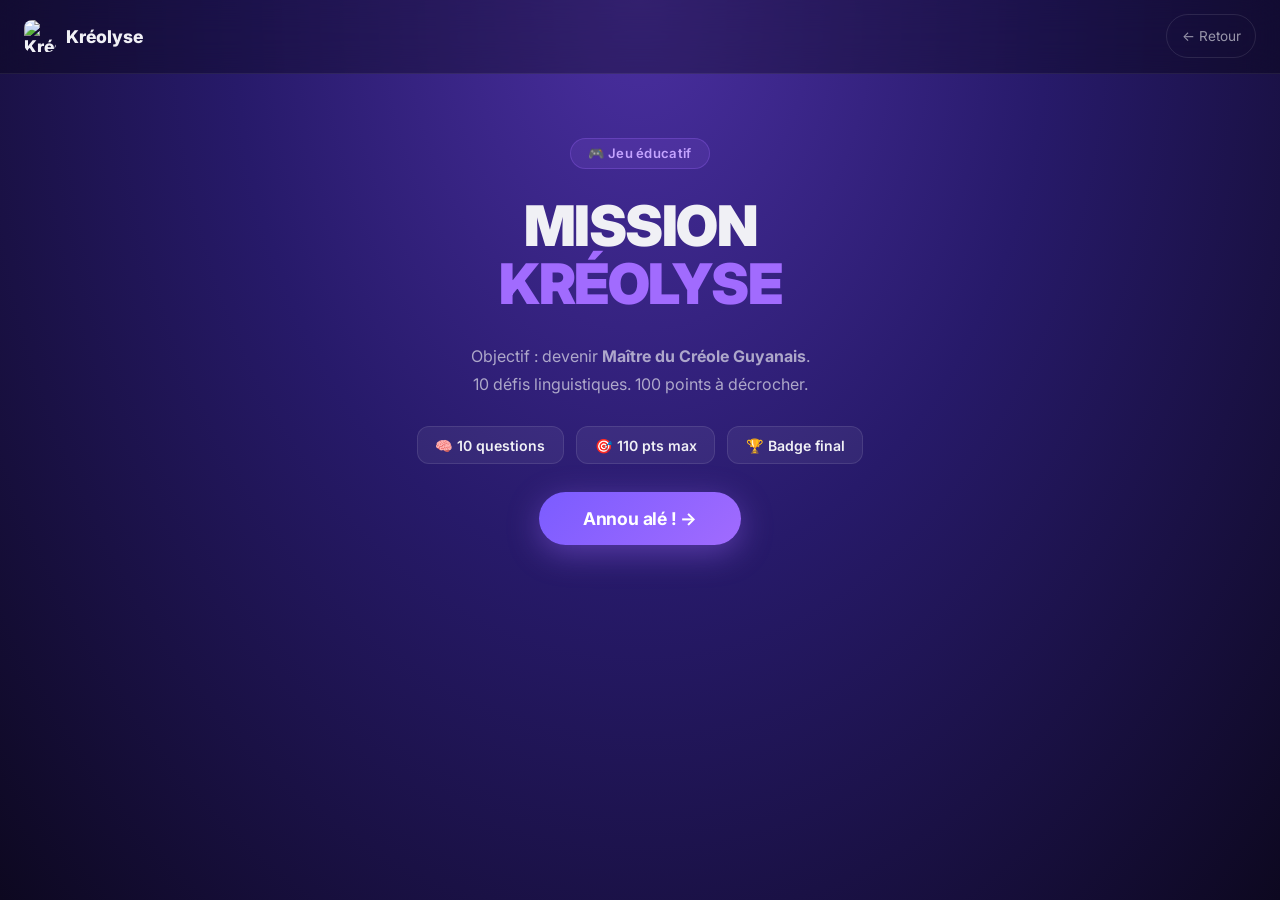
==== quiz.html @ c6080ca6 "Add files via upload Version 1 du quizz" ====
<!DOCTYPE html>
<html lang="fr">
<head>
  <meta charset="UTF-8">
  <meta name="viewport" content="width=device-width, initial-scale=1.0">
  <title>Mission Kréolyse — Quiz Créole Guyanais</title>
  <meta name="description" content="Teste tes connaissances en créole guyanais avec Mission Kréolyse ! 10 défis, 100 points, 1 badge final.">
  <link rel="preconnect" href="https://fonts.googleapis.com">
  <link rel="preconnect" href="https://fonts.gstatic.com" crossorigin>
  <link href="https://fonts.googleapis.com/css2?family=Inter:wght@400;500;600;700;800;900&display=swap" rel="stylesheet">
  <style>
    *, *::before, *::after { margin: 0; padding: 0; box-sizing: border-box; }

    body {
      font-family: 'Inter', -apple-system, sans-serif;
      min-height: 100dvh;
      background: #0d0820;
      color: #f0f0f5;
      overflow-x: hidden;
    }

    /* Background */
    .bg {
      position: fixed;
      inset: 0;
      z-index: 0;
      background: radial-gradient(ellipse at 50% 0%, #4a2fa0 0%, #271a6a 45%, #0d0820 100%);
    }

    .content {
      position: relative;
      z-index: 1;
      min-height: 100dvh;
      display: flex;
      flex-direction: column;
    }

    /* Nav */
    nav {
      display: flex;
      align-items: center;
      justify-content: space-between;
      padding: 0.9rem 1.5rem;
      background: rgba(0, 0, 0, 0.3);
      backdrop-filter: blur(20px);
      -webkit-backdrop-filter: blur(20px);
      border-bottom: 1px solid rgba(255, 255, 255, 0.07);
      flex-shrink: 0;
    }

    .nav-logo {
      display: flex;
      align-items: center;
      gap: 0.6rem;
      font-weight: 800;
      font-size: 1.1rem;
      color: #f0f0f5;
      text-decoration: none;
    }

    .nav-logo img {
      width: 32px;
      height: 32px;
      border-radius: 8px;
    }

    .nav-back {
      display: flex;
      align-items: center;
      gap: 0.4rem;
      font-size: 0.85rem;
      color: rgba(240, 240, 245, 0.6);
      text-decoration: none;
      padding: 0.45rem 0.9rem;
      min-height: 44px;
      border-radius: 100px;
      border: 1px solid rgba(255, 255, 255, 0.1);
      transition: all 0.2s;
    }

    .nav-back:hover {
      color: #f0f0f5;
      background: rgba(255, 255, 255, 0.08);
    }

    /* Main container */
    main {
      flex: 1;
      display: flex;
      flex-direction: column;
      align-items: center;
      padding: 2rem 1rem 8rem;
      padding-bottom: max(8rem, calc(env(safe-area-inset-bottom) + 8rem));
      width: 100%;
      max-width: 680px;
      margin: 0 auto;
    }

    /* ============================
       INTRO SCREEN
    ============================ */
    #screen-intro {
      display: flex;
      flex-direction: column;
      align-items: center;
      text-align: center;
      gap: 1.75rem;
      padding-top: 1.5rem;
      animation: fadeInUp 0.5s ease;
    }

    .intro-badge {
      display: inline-flex;
      align-items: center;
      gap: 0.5rem;
      background: rgba(161, 107, 254, 0.12);
      border: 1px solid rgba(161, 107, 254, 0.28);
      border-radius: 100px;
      padding: 0.4rem 1.1rem;
      font-size: 0.82rem;
      font-weight: 600;
      color: #c4a3ff;
      letter-spacing: 0.3px;
    }

    .intro-title {
      font-size: clamp(2.2rem, 8vw, 3.5rem);
      font-weight: 900;
      letter-spacing: -1.5px;
      line-height: 1.05;
    }

    .intro-title .accent { color: #a16bfe; }

    .intro-subtitle {
      font-size: 1rem;
      color: rgba(240, 240, 245, 0.65);
      max-width: 420px;
      line-height: 1.75;
    }

    .intro-stats {
      display: flex;
      gap: 0.75rem;
      flex-wrap: wrap;
      justify-content: center;
    }

    .intro-stat {
      display: flex;
      align-items: center;
      gap: 0.45rem;
      background: rgba(255, 255, 255, 0.06);
      border: 1px solid rgba(255, 255, 255, 0.1);
      border-radius: 12px;
      padding: 0.6rem 1.1rem;
      font-size: 0.88rem;
      font-weight: 600;
    }

    .btn-start {
      display: inline-flex;
      align-items: center;
      gap: 0.6rem;
      background: linear-gradient(135deg, #7b5cff, #a16bfe);
      color: #fff;
      font-family: 'Inter', sans-serif;
      font-size: 1.1rem;
      font-weight: 700;
      padding: 1rem 2.75rem;
      border: none;
      border-radius: 100px;
      cursor: pointer;
      box-shadow: 0 8px 32px rgba(161, 107, 254, 0.4);
      transition: all 0.2s;
      letter-spacing: -0.2px;
    }

    .btn-start:hover {
      transform: translateY(-2px);
      box-shadow: 0 14px 44px rgba(161, 107, 254, 0.55);
    }

    .btn-start:active { transform: scale(0.98); }

    /* ============================
       QUESTION SCREEN
    ============================ */
    #screen-question {
      width: 100%;
      display: flex;
      flex-direction: column;
      gap: 1.1rem;
      animation: fadeInUp 0.3s ease;
    }

    /* Progress */
    .progress-wrap { width: 100%; }

    .progress-info {
      display: flex;
      justify-content: space-between;
      font-size: 0.78rem;
      color: rgba(240, 240, 245, 0.55);
      margin-bottom: 0.5rem;
      font-weight: 500;
    }

    .progress-bar {
      height: 7px;
      background: rgba(255, 255, 255, 0.08);
      border-radius: 100px;
      overflow: hidden;
    }

    .progress-fill {
      height: 100%;
      background: linear-gradient(90deg, #84cc16, #22c55e);
      border-radius: 100px;
      transition: width 0.45s cubic-bezier(0.4, 0, 0.2, 1);
    }

    /* Question card */
    .question-card {
      background: rgba(255, 255, 255, 0.05);
      border: 1px solid rgba(255, 255, 255, 0.11);
      border-radius: 22px;
      padding: 1.6rem 1.5rem;
      backdrop-filter: blur(20px);
      -webkit-backdrop-filter: blur(20px);
    }

    .question-meta {
      display: flex;
      align-items: center;
      gap: 0.6rem;
      margin-bottom: 1rem;
    }

    .q-badge {
      display: inline-flex;
      align-items: center;
      background: rgba(161, 107, 254, 0.13);
      border: 1px solid rgba(161, 107, 254, 0.22);
      border-radius: 100px;
      padding: 0.2rem 0.7rem;
      font-size: 0.7rem;
      font-weight: 700;
      color: #c4a3ff;
      letter-spacing: 0.5px;
      text-transform: uppercase;
    }

    .q-points {
      font-size: 0.78rem;
      color: rgba(240, 240, 245, 0.45);
      margin-left: auto;
    }

    .question-text {
      font-size: clamp(0.98rem, 3vw, 1.15rem);
      font-weight: 600;
      line-height: 1.55;
      margin-bottom: 1.4rem;
    }

    .question-text em { color: #c4a3ff; font-style: normal; }

    /* MCQ options */
    .options-grid {
      display: flex;
      flex-direction: column;
      gap: 0.6rem;
    }

    .option-btn {
      display: flex;
      align-items: center;
      gap: 0.7rem;
      width: 100%;
      text-align: left;
      background: rgba(255, 255, 255, 0.05);
      border: 1.5px solid rgba(255, 255, 255, 0.1);
      border-radius: 13px;
      padding: 0.8rem 1rem;
      color: #f0f0f5;
      font-family: 'Inter', sans-serif;
      font-size: 0.93rem;
      cursor: pointer;
      transition: background 0.15s, border-color 0.15s, transform 0.1s;
    }

    .option-btn:hover:not(:disabled) {
      background: rgba(255, 255, 255, 0.1);
      border-color: rgba(255, 255, 255, 0.2);
    }

    .option-btn:active:not(:disabled) { transform: scale(0.99); }
    .option-btn:disabled { cursor: default; }

    .option-key {
      display: flex;
      align-items: center;
      justify-content: center;
      min-width: 30px;
      height: 30px;
      border-radius: 50%;
      background: rgba(255, 255, 255, 0.08);
      border: 1px solid rgba(255, 255, 255, 0.14);
      font-size: 0.78rem;
      font-weight: 700;
      flex-shrink: 0;
    }

    .option-btn.correct {
      border-color: rgba(34, 211, 238, 0.5);
      background: rgba(34, 211, 238, 0.07);
      animation: popIn 0.2s ease;
    }

    .option-btn.correct .option-key {
      background: rgba(34, 211, 238, 0.18);
      border-color: rgba(34, 211, 238, 0.35);
      color: #67e8f9;
    }

    .option-btn.wrong {
      border-color: rgba(248, 113, 113, 0.5);
      background: rgba(248, 113, 113, 0.07);
      animation: shake 0.28s ease;
    }

    .option-btn.wrong .option-key {
      background: rgba(248, 113, 113, 0.18);
      border-color: rgba(248, 113, 113, 0.35);
      color: #fca5a5;
    }

    /* Input question */
    .input-wrap {
      display: flex;
      flex-direction: column;
      gap: 0.7rem;
    }

    .input-hint {
      font-size: 0.8rem;
      color: rgba(240, 240, 245, 0.45);
    }

    .answer-input {
      width: 100%;
      background: rgba(255, 255, 255, 0.05);
      border: 1.5px solid rgba(255, 255, 255, 0.12);
      border-radius: 13px;
      padding: 0.85rem 1rem;
      color: #f0f0f5;
      font-family: 'Inter', sans-serif;
      font-size: 1rem;
      outline: none;
      transition: border-color 0.2s;
    }

    .answer-input:focus { border-color: rgba(161, 107, 254, 0.5); }
    .answer-input::placeholder { color: rgba(240, 240, 245, 0.28); }
    .answer-input.correct { border-color: rgba(34, 211, 238, 0.5); background: rgba(34, 211, 238, 0.05); }
    .answer-input.wrong   { border-color: rgba(248, 113, 113, 0.5); background: rgba(248, 113, 113, 0.05); }

    .btn-submit {
      align-self: flex-start;
      display: inline-flex;
      align-items: center;
      gap: 0.4rem;
      background: rgba(161, 107, 254, 0.18);
      border: 1.5px solid rgba(161, 107, 254, 0.32);
      border-radius: 11px;
      padding: 0.75rem 1.4rem;
      min-height: 44px;
      color: #c4a3ff;
      font-family: 'Inter', sans-serif;
      font-size: 0.92rem;
      font-weight: 600;
      cursor: pointer;
      transition: all 0.2s;
    }

    .btn-submit:hover:not(:disabled) {
      background: rgba(161, 107, 254, 0.28);
      border-color: rgba(161, 107, 254, 0.45);
    }

    .btn-submit:disabled { opacity: 0.38; cursor: default; }

    /* Feedback */
    .feedback {
      display: flex;
      align-items: flex-start;
      gap: 0.75rem;
      background: rgba(255, 255, 255, 0.04);
      border: 1px solid rgba(255, 255, 255, 0.09);
      border-radius: 16px;
      padding: 1rem 1.2rem;
      font-size: 0.93rem;
      line-height: 1.55;
      animation: fadeInUp 0.22s ease;
    }

    .feedback.fb-correct { border-color: rgba(34, 211, 238, 0.28); background: rgba(34, 211, 238, 0.05); }
    .feedback.fb-wrong   { border-color: rgba(248, 113, 113, 0.28); background: rgba(248, 113, 113, 0.05); }

    .feedback-icon { font-size: 1.25rem; flex-shrink: 0; margin-top: 1px; }

    /* Next button */
    .btn-next {
      display: flex;
      align-items: center;
      justify-content: center;
      gap: 0.5rem;
      width: 100%;
      background: linear-gradient(135deg, #7b5cff, #a16bfe);
      color: #fff;
      font-family: 'Inter', sans-serif;
      font-size: 1rem;
      font-weight: 700;
      padding: 0.95rem;
      border: none;
      border-radius: 15px;
      cursor: pointer;
      box-shadow: 0 6px 24px rgba(161, 107, 254, 0.32);
      transition: all 0.2s;
      letter-spacing: -0.1px;
    }

    .btn-next:hover {
      transform: translateY(-1px);
      box-shadow: 0 10px 36px rgba(161, 107, 254, 0.48);
    }

    .btn-next:active { transform: scale(0.99); }

    /* ============================
       RESULTS SCREEN
    ============================ */
    #screen-results {
      display: flex;
      flex-direction: column;
      align-items: center;
      text-align: center;
      gap: 1.5rem;
      padding-top: 1.5rem;
      animation: fadeInUp 0.5s ease;
    }

    .results-icon {
      font-size: 4.5rem;
      animation: bounceIn 0.55s cubic-bezier(0.34, 1.56, 0.64, 1);
    }

    .results-score-block {
      display: flex;
      flex-direction: column;
      align-items: center;
      gap: 0.2rem;
    }

    .results-score-num {
      font-size: 4rem;
      font-weight: 900;
      color: #a16bfe;
      line-height: 1;
      letter-spacing: -2px;
    }

    .results-score-sub {
      font-size: 0.82rem;
      color: rgba(240, 240, 245, 0.45);
    }

    .results-title {
      font-size: clamp(1.5rem, 5vw, 2rem);
      font-weight: 900;
      letter-spacing: -0.5px;
      line-height: 1.2;
    }

    .results-msg {
      font-size: 0.97rem;
      color: rgba(240, 240, 245, 0.7);
      max-width: 380px;
      line-height: 1.75;
    }

    .results-actions {
      display: flex;
      flex-direction: column;
      gap: 0.7rem;
      width: 100%;
      max-width: 320px;
    }

    .btn-replay {
      display: flex;
      align-items: center;
      justify-content: center;
      gap: 0.5rem;
      background: linear-gradient(135deg, #7b5cff, #a16bfe);
      color: #fff;
      font-family: 'Inter', sans-serif;
      font-size: 0.97rem;
      font-weight: 700;
      padding: 0.9rem;
      border: none;
      border-radius: 13px;
      cursor: pointer;
      box-shadow: 0 6px 24px rgba(161, 107, 254, 0.32);
      transition: all 0.2s;
    }

    .btn-replay:hover {
      transform: translateY(-1px);
      box-shadow: 0 10px 32px rgba(161, 107, 254, 0.48);
    }

    .btn-app {
      display: flex;
      align-items: center;
      justify-content: center;
      gap: 0.5rem;
      background: rgba(255, 255, 255, 0.06);
      border: 1px solid rgba(255, 255, 255, 0.11);
      border-radius: 13px;
      padding: 0.9rem;
      color: rgba(240, 240, 245, 0.75);
      font-family: 'Inter', sans-serif;
      font-size: 0.92rem;
      font-weight: 600;
      text-decoration: none;
      transition: all 0.2s;
    }

    .btn-app:hover {
      background: rgba(255, 255, 255, 0.11);
      color: #f0f0f5;
    }

    /* ============================
       ANIMATIONS
    ============================ */
    @keyframes fadeInUp {
      from { opacity: 0; transform: translateY(14px); }
      to   { opacity: 1; transform: translateY(0); }
    }

    @keyframes popIn {
      0%   { transform: scale(1); }
      50%  { transform: scale(1.02); }
      100% { transform: scale(1); }
    }

    @keyframes shake {
      0%, 100% { transform: translateX(0); }
      20%       { transform: translateX(-6px); }
      40%       { transform: translateX(6px); }
      60%       { transform: translateX(-4px); }
      80%       { transform: translateX(4px); }
    }

    @keyframes bounceIn {
      0%   { transform: scale(0.3); opacity: 0; }
      60%  { transform: scale(1.12); opacity: 1; }
      100% { transform: scale(1); }
    }

    /* ── Toucan mascotte ── */
    .toucan-mascot {
      position: fixed;
      bottom: 0;
      right: clamp(0.5rem, 3vw, 2.5rem);
      width: clamp(110px, 16vw, 180px);
      z-index: 10;
      pointer-events: none;
      transform-origin: bottom center;
      filter: drop-shadow(0 8px 28px rgba(0, 0, 0, 0.45));
      transition: opacity 0.4s ease;
    }

    /* ── Badge débloqué ── */
    .badge-unlock-wrap {
      display: flex;
      flex-direction: column;
      align-items: center;
      gap: 0.6rem;
      animation: badgeReveal 0.75s cubic-bezier(0.34, 1.56, 0.64, 1) both;
    }

    .badge-img {
      width: clamp(130px, 35vw, 190px);
      object-fit: contain;
      filter:
        drop-shadow(0 0 18px rgba(251, 191, 36, 0.7))
        drop-shadow(0 0 40px rgba(251, 191, 36, 0.35));
    }

    .badge-unlock-label {
      font-size: 0.75rem;
      font-weight: 800;
      color: #fbbf24;
      letter-spacing: 2px;
      text-transform: uppercase;
    }

    .badge-subtitle {
      font-size: 1.1rem;
      font-weight: 700;
      color: #f0f0f5;
      letter-spacing: -0.3px;
    }

    @keyframes badgeReveal {
      0%   { transform: scale(0.2) rotate(-25deg); opacity: 0; }
      65%  { transform: scale(1.12) rotate(4deg);  opacity: 1; }
      100% { transform: scale(1)   rotate(0deg);   opacity: 1; }
    }

    /* Record & Partage */
    .record-badge {
      display: inline-flex;
      align-items: center;
      gap: 0.4rem;
      background: rgba(251, 191, 36, 0.12);
      border: 1px solid rgba(251, 191, 36, 0.32);
      border-radius: 100px;
      padding: 0.35rem 1rem;
      font-size: 0.82rem;
      font-weight: 700;
      color: #fbbf24;
      animation: bounceIn 0.45s cubic-bezier(0.34, 1.56, 0.64, 1);
    }

    .results-record-area {
      min-height: 28px;
      display: flex;
      align-items: center;
      justify-content: center;
    }

    .btn-share {
      display: flex;
      align-items: center;
      justify-content: center;
      gap: 0.5rem;
      background: rgba(255, 255, 255, 0.07);
      border: 1.5px solid rgba(255, 255, 255, 0.14);
      border-radius: 13px;
      padding: 0.9rem;
      color: rgba(240, 240, 245, 0.78);
      font-family: 'Inter', sans-serif;
      font-size: 0.93rem;
      font-weight: 600;
      cursor: pointer;
      transition: all 0.2s;
    }

    .btn-share:hover {
      background: rgba(255, 255, 255, 0.12);
      border-color: rgba(255, 255, 255, 0.24);
      color: #f0f0f5;
    }

    .intro-record-chip {
      display: inline-flex;
      align-items: center;
      gap: 0.4rem;
      background: rgba(251, 191, 36, 0.1);
      border: 1px solid rgba(251, 191, 36, 0.25);
      border-radius: 100px;
      padding: 0.35rem 1.1rem;
      font-size: 0.82rem;
      font-weight: 600;
      color: #fbbf24;
    }

    .hidden { display: none !important; }

    @media (min-width: 600px) {
      main { padding: 2.5rem 1.5rem 8rem; }
      .question-card { padding: 2rem 2rem; }
    }
  </style>
</head>
<body>
  <div class="bg"></div>
  <div class="content">

    <nav>
      <a href="index.html" class="nav-logo">
        <img src="https://i.postimg.cc/rw9n5YmL/logo-sousbloc.png" alt="Kréolyse">
        Kréolyse
      </a>
      <a href="index.html" class="nav-back">← Retour</a>
    </nav>

    <main>

      <!-- ======================== INTRO ======================== -->
      <div id="screen-intro">
        <div class="intro-badge">🎮 Jeu éducatif</div>
        <h1 class="intro-title">MISSION<br><span class="accent">KRÉOLYSE</span></h1>
        <p class="intro-subtitle">
          Objectif : devenir <strong>Maître du Créole Guyanais</strong>.<br>
          10 défis linguistiques. 100 points à décrocher.
        </p>
        <div class="intro-stats">
          <div class="intro-stat">🧠 10 questions</div>
          <div class="intro-stat">🎯 110 pts max</div>
          <div class="intro-stat">🏆 Badge final</div>
        </div>
        <div id="intro-record" class="hidden"></div>
        <button class="btn-start" id="btn-start">Annou alé ! →</button>
      </div>

      <!-- ======================== QUESTION ======================== -->
      <div id="screen-question" class="hidden">

        <div class="progress-wrap">
          <div class="progress-info">
            <span id="q-label">Question 1 / 10</span>
            <span id="q-score-info">Score : 0 pt</span>
          </div>
          <div class="progress-bar">
            <div class="progress-fill" id="progress-fill" style="width:0%"></div>
          </div>
        </div>

        <div class="question-card" id="question-card">
          <!-- Populated by JS -->
        </div>

        <div id="feedback-area" class="hidden"></div>

        <button class="btn-next hidden" id="btn-next">
          <span id="btn-next-label">Question suivante →</span>
        </button>

      </div>

      <!-- ======================== RESULTS ======================== -->
      <div id="screen-results" class="hidden">

        <!-- Badge (affiché si score ≥ 90) -->
        <div id="results-badge-wrap" class="badge-unlock-wrap hidden">
          <div class="badge-unlock-label">🔓 Badge débloqué !</div>
          <img
            src="public/images/badge quizz.png"
            alt="Badge Maître du Créole"
            class="badge-img"
            onerror="this.style.display='none'"
          />
          <div class="badge-subtitle">Maître du Créole Guyanais</div>
        </div>

        <!-- Icône emoji (affiché si score < 90) -->
        <div class="results-icon" id="results-icon">🏆</div>

        <div class="results-score-block">
          <div class="results-score-num" id="results-score-num">0</div>
          <div class="results-score-sub">/ 110 points</div>
        </div>
        <h2 class="results-title" id="results-title"></h2>
        <p class="results-msg" id="results-msg"></p>
        <div class="results-record-area">
          <div id="results-record"></div>
        </div>
        <div class="results-actions">
          <button class="btn-replay" id="btn-replay">🔄 Rejouer la mission</button>
          <button class="btn-share" id="btn-share">📤 Partager mon score</button>
          <a href="https://kreolyse-mots.netlify.app" class="btn-app" target="_blank">
            📚 Ouvrir l'assistant Kréolyse
          </a>
        </div>
      </div>

    </main>
  </div>

  <!-- Toucan mascotte — fixe bas d'écran, visible pendant les questions -->
  <img
    id="toucan-mascot"
    src="public/images/Toucan mascotte.png"
    alt="Toucan Kréolyse"
    class="toucan-mascot hidden"
  />

  <script>
    const KEYS = ["A", "B", "C", "D"];

    const QUESTIONS = [
      {
        id: 1,
        type: "mcq",
        badge: "QCM",
        question: 'Comment dit-on : <em>"mon enfant"</em> ?',
        options: ["timoun mo", "mo timoun", "mo timoun-an", "zanfan mo"],
        answer: 1,
        points: 10,
        ok: "🔥 Wouhou ! Ou ka koumansé fò !",
        ko: "😅 Oups… En créole, le possessif vient avant le nom !"
      },
      {
        id: 2,
        type: "mcq",
        badge: "Piège des lieux",
        question: "Quelle phrase est correcte ?",
        options: [
          "Mo timoun épi lékòl",
          "Mo timoun lékòl",
          "Mo timoun ka lékòl",
          "Mo timoun annan lékòl"
        ],
        answer: 1,
        points: 10,
        ok: "🎯 Exact ! Pas de préposition pour un lieu simple !",
        ko: '🧠 Attention… Lékòl est un lieu simple → pas de "épi" !'
      },
      {
        id: 3,
        type: "mcq",
        badge: "Particule magique",
        question: 'Nina ___ travay.<br><small style="color:rgba(240,240,245,.5);font-weight:400">Elle travaille en ce moment</small>',
        options: ["té", "ké", "ka"],
        answer: 2,
        points: 10,
        ok: '💡 Wi ! "ka" = action en cours !',
        ko: 'Presque ! "ké" c\'est le futur, "té" le passé 😉'
      },
      {
        id: 4,
        type: "mcq",
        badge: "Orthographe",
        question: "Quelle est la bonne écriture ?",
        options: ["lécole", "lécoll", "lékòl", "l'école"],
        answer: 2,
        points: 10,
        ok: "🧠 Pa gen lèt ki pa ka sonnen !",
        ko: 'En créole guyanais, on écrit "lékòl" avec les accents créoles.'
      },
      {
        id: 5,
        type: "input",
        badge: "Traduction libre",
        question: "<em>Je vais chez ma maman</em>",
        answer: "mo ka alé koté mo manman",
        accept: ["mo ka ale kote mo manman", "mo ka alé koté mo manman"],
        points: 10,
        ok: "🚀 Sa menm ! Ou ka monté nivo !",
        ko: '💡 Indice : "chez" = koté | "je vais" = mo ka alé'
      },
      {
        id: 6,
        type: "mcq",
        badge: "Correction d'erreur",
        question: 'Phrase : <em>Chyen-an ja japé fò asou lannwit-tala.</em><br><small style="color:rgba(240,240,245,.5);font-weight:400">Qu\'est-ce qui serait plus naturel ?</small>',
        options: [
          'Retirer "ja"',
          "Ajouter i → Chyen-an i japé",
          "Remplacer par sa lannwit-a",
          "B et C"
        ],
        answer: 3,
        points: 10,
        ok: "👑 Ou ja ka réfléchi kou roun vré Kreolyseur !",
        ko: 'Les deux : ajout du pronom "i" + simplification du déterminant → sa lannwit-a.'
      },
      {
        id: 7,
        type: "mcq",
        badge: "Futur",
        question: "<em>Il partira.</em> — Comment le dire en créole ?",
        options: ["i ka pati", "i té pati", "i ké pati", "i pati"],
        answer: 2,
        points: 10,
        ok: '⚡ Fòs ! "ké" = futur maîtrisé.',
        ko: '"ké" marque le futur. "ka" = présent, "té" = passé.'
      },
      {
        id: 8,
        type: "mcq",
        badge: "Démonstratif",
        question: "___ mang-yan chwit.<br><small style=\"color:rgba(240,240,245,.5);font-weight:400\">Cette mangue est bonne.</small>",
        options: ["Sa", "Mo", "Li", "Sé"],
        answer: 0,
        points: 10,
        ok: '🎯 Wi ! "Sa" = ce/cette en créole guyanais.',
        ko: '"Sa" est le démonstratif pour désigner un objet précis.'
      },
      {
        id: 9,
        type: "mcq",
        badge: "Culture",
        question: 'Pourquoi il n\'y a pas de verbe "être" dans : <em>Mo timoun lékòl</em> ?',
        options: [
          "Oubli",
          "Simplification",
          "Structure nominale normale",
          "Erreur"
        ],
        answer: 2,
        points: 10,
        ok: "🧠 Exactement ! Structure nominale naturelle sans verbe être.",
        ko: 'Le créole guyanais utilise une structure nominale naturelle — le verbe "être" est absent par nature.'
      },
      {
        id: 10,
        type: "input",
        badge: "⚔️ Boss final",
        question: "<em>Demain Emile ira à l'école.</em>",
        answer: "dimen emile ké alé lékòl",
        accept: ["dimen emile ke ale lekol", "dimen emile ké alé lékòl", "dimen emile ke ale lekol."],
        points: 20,
        ok: "👑 OU SA ROUN VRÉ KREOLYSEUR ! Mission accomplie !",
        ko: '"demain" = dimen | "ira" = ké alé | "à l\'école" = lékòl'
      }
    ];

    // ── Sound (Web Audio API — aucun fichier requis) ───
    let _audioCtx = null;

    function _ctx() {
      if (!_audioCtx) _audioCtx = new (window.AudioContext || window.webkitAudioContext)();
      if (_audioCtx.state === "suspended") _audioCtx.resume();
      return _audioCtx;
    }

    function _tone(freq, type, vol, dur, delay = 0) {
      try {
        const ctx = _ctx();
        const osc = ctx.createOscillator();
        const gain = ctx.createGain();
        osc.connect(gain);
        gain.connect(ctx.destination);
        osc.type = type;
        osc.frequency.value = freq;
        const t = ctx.currentTime + delay;
        gain.gain.setValueAtTime(vol, t);
        gain.gain.exponentialRampToValueAtTime(0.0001, t + dur);
        osc.start(t);
        osc.stop(t + dur + 0.01);
      } catch (_) {}
    }

    function sfxSuccess() {
      _tone(523.25, "sine", 0.25, 0.18);
      _tone(659.25, "sine", 0.25, 0.18, 0.14);
      _tone(783.99, "sine", 0.28, 0.28, 0.28);
    }

    function sfxError() {
      _tone(220, "sawtooth", 0.22, 0.12);
      _tone(175, "sawtooth", 0.18, 0.22, 0.13);
    }

    function sfxWin() {
      [523.25, 659.25, 783.99, 1046.5, 1318.51].forEach((f, i) => {
        _tone(f, "sine", 0.22, 0.4, i * 0.13);
      });
    }

    // ── Toucan images (swap system) ─────────────────────
    const TOUCAN = {
      idle:    "public/images/Toucan mascotte.png",
      happy:   "public/images/Toucan happy.png",
      oops:    "public/images/Toucan oops.png",
      boss:    "public/images/Toucan boss.png",
      congrat: "public/images/toucan congrat.png"
    };

    // ── Best score (localStorage) ───────────────────────
    const BEST_KEY = "kreolyse_best_score";

    function getBest() {
      return parseInt(localStorage.getItem(BEST_KEY) || "0", 10);
    }

    function saveBest(n) {
      const prev = getBest();
      if (n > prev) { localStorage.setItem(BEST_KEY, n); return true; }
      return false;
    }

    function refreshIntroRecord() {
      const best = getBest();
      const el = document.getElementById("intro-record");
      if (best > 0) {
        el.innerHTML = `<span class="intro-record-chip">🏆 Ton record : ${best} / 110 pts</span>`;
        el.classList.remove("hidden");
      } else {
        el.classList.add("hidden");
      }
    }

    // ── Partage de score ────────────────────────────────
    function shareScore() {
      const badge = score >= 90 ? "👑" : score >= 70 ? "💪" : score >= 50 ? "🙂" : "💡";
      const text = `${badge} J'ai obtenu ${score}/110 au Quizz Kréolyse !\n🎮 Mission Kréolyse — 10 défis en créole guyanais.\nTu relèves le défi ? → ${window.location.href}`;
      const btn = document.getElementById("btn-share");

      if (navigator.share) {
        navigator.share({ title: "Mission Kréolyse — Quizz", text }).catch(() => {});
      } else {
        navigator.clipboard.writeText(text).then(() => {
          const prev = btn.innerHTML;
          btn.innerHTML = "✅ Copié dans le presse-papier !";
          setTimeout(() => { btn.innerHTML = prev; }, 2500);
        }).catch(() => {
          prompt("Copie ce texte et partage-le :", text);
        });
      }
    }

    // ── State ──────────────────────────────────────────
    let currentQ = 0;
    let score = 0;
    let answered = false;

    // ── DOM refs ───────────────────────────────────────
    const screens = {
      intro:    document.getElementById("screen-intro"),
      question: document.getElementById("screen-question"),
      results:  document.getElementById("screen-results")
    };
    const $qLabel       = document.getElementById("q-label");
    const $qScoreInfo   = document.getElementById("q-score-info");
    const $progressFill = document.getElementById("progress-fill");
    const $questionCard = document.getElementById("question-card");
    const $feedbackArea = document.getElementById("feedback-area");
    const $btnNext      = document.getElementById("btn-next");
    const $btnNextLabel = document.getElementById("btn-next-label");

    // ── Helpers ────────────────────────────────────────
    function normalize(str) {
      return str
        .toLowerCase()
        .normalize("NFD").replace(/[\u0300-\u036f]/g, "")
        .replace(/[.,!?;:'"]/g, "")
        .replace(/\s+/g, " ")
        .trim();
    }

    const $toucan = document.getElementById("toucan-mascot");
    let _toucanTimer = null;

    function toucanShow() { $toucan.style.display = ""; $toucan.classList.remove("hidden"); }
    function toucanHide() { $toucan.classList.add("hidden"); }

    function toucanMood(mood) {
      clearTimeout(_toucanTimer);
      $toucan.src = TOUCAN[mood] || TOUCAN.idle;
      // Après une réaction courte, retour à l'état de base de la question
      if (mood === "happy" || mood === "oops") {
        const back = (QUESTIONS[currentQ].id >= 8) ? "boss" : "idle";
        _toucanTimer = setTimeout(() => { $toucan.src = TOUCAN[back]; }, 1200);
      }
    }

    function showScreen(name) {
      Object.values(screens).forEach(s => s.classList.add("hidden"));
      screens[name].classList.remove("hidden");
      if (name === "question") toucanShow(); else toucanHide();
    }

    // ── Render question ────────────────────────────────
    function renderQuestion() {
      answered = false;
      const q = QUESTIONS[currentQ];
      const total = QUESTIONS.length;

      // Toucan : boss à partir de Q8, idle pour le reste
      toucanMood(q.id >= 8 ? "boss" : "idle");

      $qLabel.textContent     = `Question ${currentQ + 1} / ${total}`;
      $qScoreInfo.textContent = `Score : ${score} pt`;
      $progressFill.style.width = `${(currentQ / total) * 100}%`;

      $btnNext.classList.add("hidden");
      $feedbackArea.classList.add("hidden");
      $feedbackArea.innerHTML = "";

      $questionCard.innerHTML = `
        <div class="question-meta">
          <span class="q-badge">${q.badge}</span>
          <span class="q-points">+${q.points} pts</span>
        </div>
        <div class="question-text">${q.question}</div>
        ${q.type === "mcq" ? renderMCQ(q) : renderInput(q)}
      `;

      if (q.type === "mcq") {
        document.querySelectorAll(".option-btn").forEach((btn, i) => {
          btn.addEventListener("click", () => handleMCQAnswer(i, q));
        });
      } else {
        const inputEl  = document.getElementById("answer-input");
        const submitEl = document.getElementById("submit-input");
        const trySubmit = () => { if (!answered) handleInputAnswer(inputEl.value, q); };
        submitEl.addEventListener("click", trySubmit);
        inputEl.addEventListener("keydown", e => { if (e.key === "Enter") trySubmit(); });
        inputEl.focus();
      }

      $btnNextLabel.textContent = currentQ < QUESTIONS.length - 1
        ? "Question suivante →"
        : "Voir mon score 🏁";
    }

    function renderMCQ(q) {
      return `<div class="options-grid">${
        q.options.map((opt, i) => `
          <button class="option-btn" data-index="${i}">
            <span class="option-key">${KEYS[i]}</span>
            <span>${opt}</span>
          </button>`).join("")
      }</div>`;
    }

    function renderInput(q) {
      return `
        <div class="input-wrap">
          <div class="input-hint">Écrivez votre traduction en créole guyanais :</div>
          <input
            type="text"
            class="answer-input"
            id="answer-input"
            placeholder="Ta réponse ici…"
            autocomplete="off"
            autocorrect="off"
            spellcheck="false"
          />
          <button class="btn-submit" id="submit-input">Valider ✓</button>
        </div>`;
    }

    // ── Answer handling ────────────────────────────────
    function handleMCQAnswer(selectedIndex, q) {
      if (answered) return;
      answered = true;

      const correct = selectedIndex === q.answer;
      if (correct) score += q.points;

      document.querySelectorAll(".option-btn").forEach((btn, i) => {
        btn.disabled = true;
        if (i === q.answer) btn.classList.add("correct");
        if (i === selectedIndex && !correct) btn.classList.add("wrong");
      });

      showFeedback(correct, q);
    }

    function handleInputAnswer(value, q) {
      if (answered) return;
      answered = true;

      const inputEl  = document.getElementById("answer-input");
      const submitEl = document.getElementById("submit-input");
      const norm     = normalize(value);
      const expected = normalize(q.answer);
      const correct  = norm === expected || (q.accept || []).some(a => normalize(a) === norm);

      if (correct) {
        score += q.points;
        inputEl.classList.add("correct");
      } else {
        inputEl.classList.add("wrong");
      }

      inputEl.disabled  = true;
      submitEl.disabled = true;
      showFeedback(correct, q);
    }

    function showFeedback(correct, q) {
      if (correct) { sfxSuccess(); toucanMood("happy"); }
      else         { sfxError();   toucanMood("oops"); }
      $feedbackArea.innerHTML = `
        <div class="feedback ${correct ? "fb-correct" : "fb-wrong"}">
          <span class="feedback-icon">${correct ? "✅" : "❌"}</span>
          <span>${correct ? q.ok : q.ko}</span>
        </div>`;
      $feedbackArea.classList.remove("hidden");
      $btnNext.classList.remove("hidden");
      $qScoreInfo.textContent = `Score : ${score} pt`;
    }

    function nextQuestion() {
      currentQ++;
      if (currentQ >= QUESTIONS.length) {
        showResults();
      } else {
        // Re-animate the question card
        screens.question.style.animation = "none";
        requestAnimationFrame(() => {
          screens.question.style.animation = "";
          renderQuestion();
        });
      }
    }

    function showResults() {
      $progressFill.style.width = "100%";

      let icon, title, msg;
      if (score >= 90) {
        icon = "👑"; title = "OU SÉ ROUN DOKO KRÉYÒL !";
        msg = "Incroyable ! Tu maîtrises le créole guyanais. La langue est entre de bonnes mains !";
      } else if (score >= 70) {
        icon = "💪"; title = "Ou ja byen fò !";
        msg = "Très bon score ! Tu connais bien les bases du créole guyanais. Continue comme ça !";
      } else if (score >= 50) {
        icon = "🙂"; title = "Bon kòmansman !";
        msg = "Pas mal ! Quelques révisions et tu seras au top. Kréolyse est là pour t'aider.";
      } else {
        icon = "💡"; title = "Pa lagé !";
        msg = "Kreolyse la pou fè ou brilé ! Entraîne-toi avec le lexique et reviens.";
      }

      document.getElementById("results-icon").textContent      = icon;
      document.getElementById("results-title").textContent     = title;
      document.getElementById("results-score-num").textContent = score;
      document.getElementById("results-msg").textContent       = msg;

      // Badge ou icône selon le score
      const $badgeWrap = document.getElementById("results-badge-wrap");
      const $icon      = document.getElementById("results-icon");
      if (score >= 90) {
        $badgeWrap.classList.remove("hidden");
        $icon.classList.add("hidden");
      } else {
        $badgeWrap.classList.add("hidden");
        $icon.classList.remove("hidden");
      }

      // Record persistant
      const isNew = saveBest(score);
      const $rec  = document.getElementById("results-record");
      const best  = getBest();
      if (isNew && score > 0) {
        $rec.innerHTML = '<span class="record-badge">🏆 Nouveau record personnel !</span>';
      } else if (best > 0 && score < best) {
        $rec.innerHTML = `<span style="font-size:0.82rem;color:rgba(240,240,245,0.48)">Ton record : ${best} / 110 pts</span>`;
      } else {
        $rec.innerHTML = "";
      }

      // Séquence finale : congrat (1.5s) → écran résultats
      if (score >= 90) {
        toucanMood("congrat");
        sfxWin();
        setTimeout(() => showScreen("results"), 1500);
      } else {
        sfxWin();
        showScreen("results");
      }
    }

    function resetQuiz() {
      currentQ = 0;
      score    = 0;
      answered = false;
      showScreen("question");
      renderQuestion();
    }

    // ── Events ─────────────────────────────────────────
    document.getElementById("btn-start").addEventListener("click", () => {
      showScreen("question");
      renderQuestion();
    });
    document.getElementById("btn-next").addEventListener("click", nextQuestion);
    document.getElementById("btn-replay").addEventListener("click", resetQuiz);
    document.getElementById("btn-share").addEventListener("click", shareScore);

    // Affiche le record dès l'ouverture de la page
    refreshIntroRecord();
  </script>
</body>
</html>
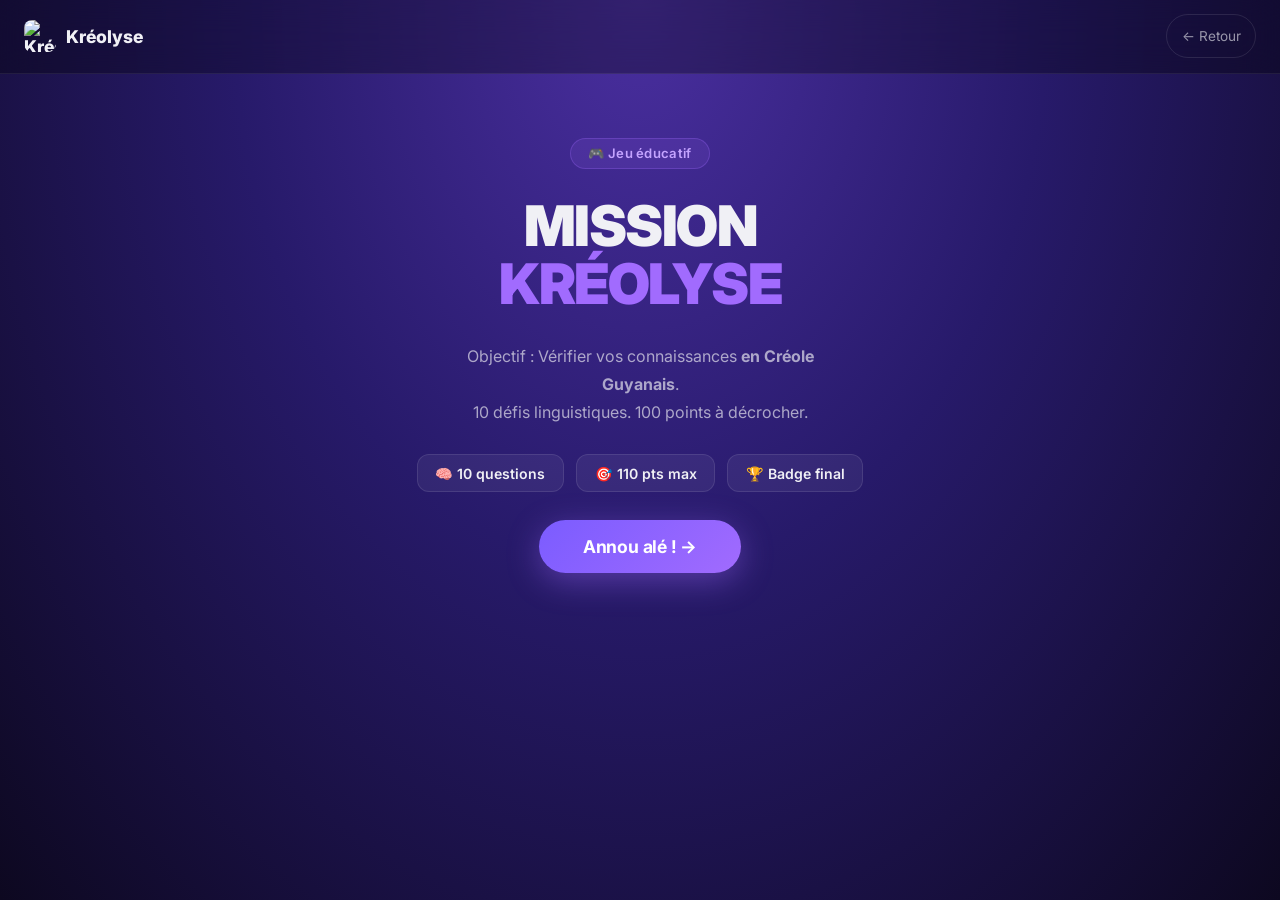
==== commit 2ba942d8: "Revise quiz content for clarity and accuracy Updated various texts and questions to improve clarity " ====
--- a/quiz.html
+++ b/quiz.html
@@ -707,7 +707,7 @@
         <div class="intro-badge">🎮 Jeu éducatif</div>
         <h1 class="intro-title">MISSION<br><span class="accent">KRÉOLYSE</span></h1>
         <p class="intro-subtitle">
-          Objectif : devenir <strong>Maître du Créole Guyanais</strong>.<br>
+          Objectif : Vérifier vos connaissances <strong>en Créole Guyanais</strong>.<br>
           10 défis linguistiques. 100 points à décrocher.
         </p>
         <div class="intro-stats">
@@ -803,7 +803,7 @@
         options: ["timoun mo", "mo timoun", "mo timoun-an", "zanfan mo"],
         answer: 1,
         points: 10,
-        ok: "🔥 Wouhou ! Ou ka koumansé fò !",
+        ok: "🔥 Wo-bab ! Ou ka koumansé fò !",
         ko: "😅 Oups… En créole, le possessif vient avant le nom !"
       },
       {
@@ -820,7 +820,7 @@
         answer: 1,
         points: 10,
         ok: "🎯 Exact ! Pas de préposition pour un lieu simple !",
-        ko: '🧠 Attention… Lékòl est un lieu simple → pas de "épi" !'
+        ko: '🧠 Attention… "Lékòl" est un lieu simple → pas de "épi" !'
       },
       {
         id: 3,
@@ -830,7 +830,7 @@
         options: ["té", "ké", "ka"],
         answer: 2,
         points: 10,
-        ok: '💡 Wi ! "ka" = action en cours !',
+        ok: '💡 I bon ! "ka" = action en cours !',
         ko: 'Presque ! "ké" c\'est le futur, "té" le passé 😉'
       },
       {
@@ -850,9 +850,9 @@
         badge: "Traduction libre",
         question: "<em>Je vais chez ma maman</em>",
         answer: "mo ka alé koté mo manman",
-        accept: ["mo ka ale kote mo manman", "mo ka alé koté mo manman"],
+        accept: ["mo ka ale kote mo manman", "mo ka alé koté mo manman", "mo ka alé an kaz mo manman"],
         points: 10,
-        ok: "🚀 Sa menm ! Ou ka monté nivo !",
+        ok: "🚀 A Sa menm ! Ou ka monté nivo !",
         ko: '💡 Indice : "chez" = koté | "je vais" = mo ka alé'
       },
       {
@@ -861,9 +861,9 @@
         badge: "Correction d'erreur",
         question: 'Phrase : <em>Chyen-an ja japé fò asou lannwit-tala.</em><br><small style="color:rgba(240,240,245,.5);font-weight:400">Qu\'est-ce qui serait plus naturel ?</small>',
         options: [
-          'Retirer "ja"',
-          "Ajouter i → Chyen-an i japé",
-          "Remplacer par sa lannwit-a",
+          'Retirer la préposition "ja"',
+          "Ajouter i → pour : Chyen-an i japé",
+          "Remplacer lannwit-tala par sa lannwit-a",
           "B et C"
         ],
         answer: 3,
@@ -886,7 +886,7 @@
         id: 8,
         type: "mcq",
         badge: "Démonstratif",
-        question: "___ mang-yan chwit.<br><small style=\"color:rgba(240,240,245,.5);font-weight:400\">Cette mangue est bonne.</small>",
+        question: "___ mang-yan chwit.<br><small style=\"color:rgba(240,240,245,.5);font-weight:400\">Ces mangues sont délicieuses.</small>",
         options: ["Sa", "Mo", "Li", "Sé"],
         answer: 0,
         points: 10,
@@ -897,12 +897,12 @@
         id: 9,
         type: "mcq",
         badge: "Culture",
-        question: 'Pourquoi il n\'y a pas de verbe "être" dans : <em>Mo timoun lékòl</em> ?',
+        question: 'Pourquoi il n\'y a pas de verbe "être" dans : <em>Mo timoun légliz</em> ?',
         options: [
-          "Oubli",
-          "Simplification",
-          "Structure nominale normale",
-          "Erreur"
+          "Un Oubli",
+          "Une Simplification",
+          "C'est une Structure nominale normale en créole guyanais",
+          "C'est une erreur"
         ],
         answer: 2,
         points: 10,
@@ -1005,7 +1005,7 @@
       const btn = document.getElementById("btn-share");
 
       if (navigator.share) {
-        navigator.share({ title: "Mission Kréolyse — Quizz", text }).catch(() => {});
+        navigator.share({ title: "Mission Kréolyse — Quizz sur le Créole guyanais", text }).catch(() => {});
       } else {
         navigator.clipboard.writeText(text).then(() => {
           const prev = btn.innerHTML;
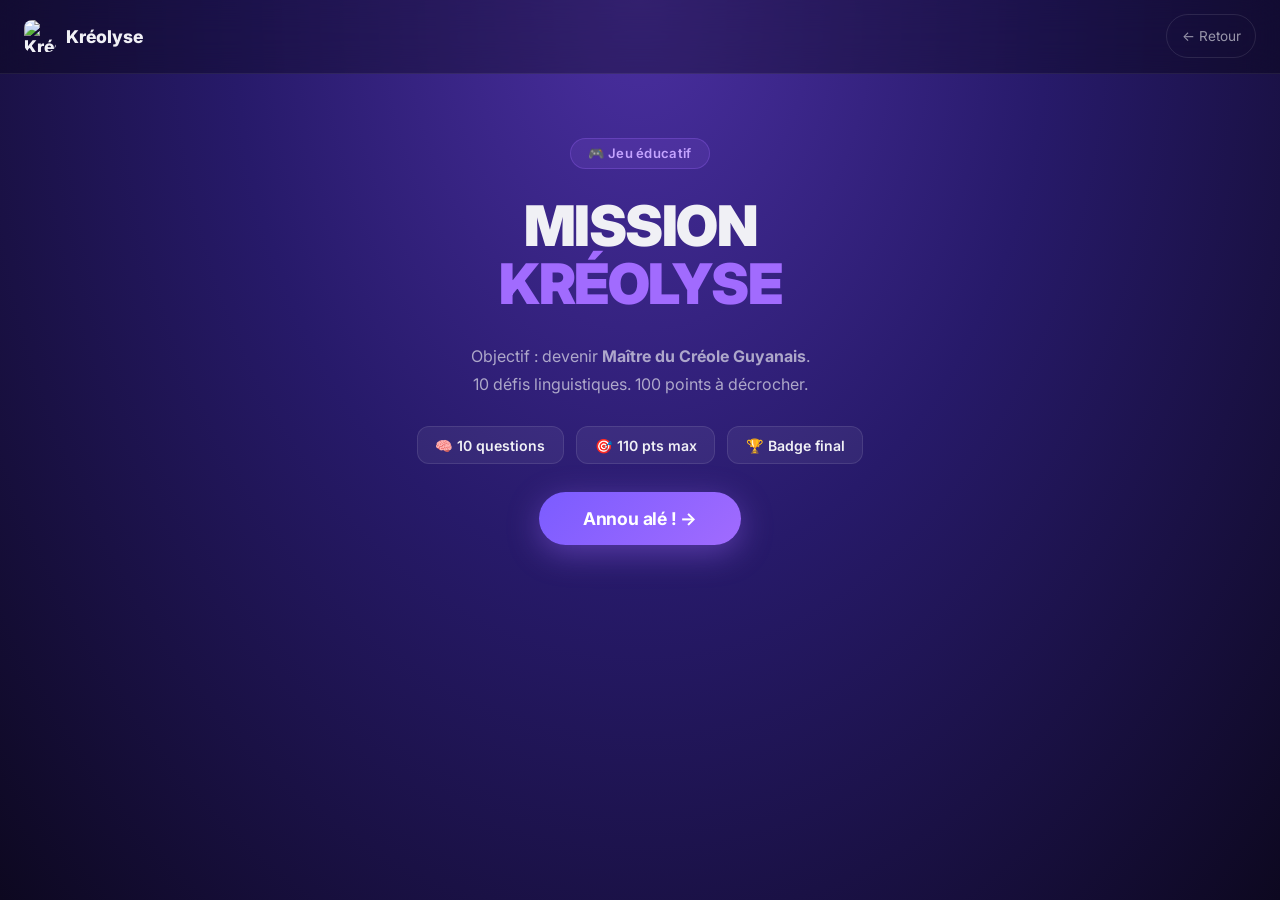
==== commit 79e592df: "Add files via upload" ====
--- a/quiz.html
+++ b/quiz.html
@@ -707,7 +707,7 @@
         <div class="intro-badge">🎮 Jeu éducatif</div>
         <h1 class="intro-title">MISSION<br><span class="accent">KRÉOLYSE</span></h1>
         <p class="intro-subtitle">
-          Objectif : Vérifier vos connaissances <strong>en Créole Guyanais</strong>.<br>
+          Objectif : devenir <strong>Maître du Créole Guyanais</strong>.<br>
           10 défis linguistiques. 100 points à décrocher.
         </p>
         <div class="intro-stats">
@@ -749,14 +749,15 @@
 
         <!-- Badge (affiché si score ≥ 90) -->
         <div id="results-badge-wrap" class="badge-unlock-wrap hidden">
-          <div class="badge-unlock-label">🔓 Badge débloqué !</div>
+          <div id="badge-label" class="badge-unlock-label">🔓 Badge débloqué !</div>
           <img
+            id="badge-img"
             src="public/images/badge quizz.png"
-            alt="Badge Maître du Créole"
+            alt="Badge Kréolyse"
             class="badge-img"
             onerror="this.style.display='none'"
           />
-          <div class="badge-subtitle">Maître du Créole Guyanais</div>
+          <div id="badge-subtitle" class="badge-subtitle">Maître du Créole Guyanais</div>
         </div>
 
         <!-- Icône emoji (affiché si score < 90) -->
@@ -803,7 +804,7 @@
         options: ["timoun mo", "mo timoun", "mo timoun-an", "zanfan mo"],
         answer: 1,
         points: 10,
-        ok: "🔥 Wo-bab ! Ou ka koumansé fò !",
+        ok: "🔥 Wouhou ! Ou ka koumansé fò !",
         ko: "😅 Oups… En créole, le possessif vient avant le nom !"
       },
       {
@@ -820,7 +821,7 @@
         answer: 1,
         points: 10,
         ok: "🎯 Exact ! Pas de préposition pour un lieu simple !",
-        ko: '🧠 Attention… "Lékòl" est un lieu simple → pas de "épi" !'
+        ko: '🧠 Attention… Lékòl est un lieu simple → pas de "épi" !'
       },
       {
         id: 3,
@@ -830,7 +831,7 @@
         options: ["té", "ké", "ka"],
         answer: 2,
         points: 10,
-        ok: '💡 I bon ! "ka" = action en cours !',
+        ok: '💡 Wi ! "ka" = action en cours !',
         ko: 'Presque ! "ké" c\'est le futur, "té" le passé 😉'
       },
       {
@@ -850,9 +851,9 @@
         badge: "Traduction libre",
         question: "<em>Je vais chez ma maman</em>",
         answer: "mo ka alé koté mo manman",
-        accept: ["mo ka ale kote mo manman", "mo ka alé koté mo manman", "mo ka alé an kaz mo manman"],
+        accept: ["mo ka ale kote mo manman", "mo ka alé koté mo manman"],
         points: 10,
-        ok: "🚀 A Sa menm ! Ou ka monté nivo !",
+        ok: "🚀 Sa menm ! Ou ka monté nivo !",
         ko: '💡 Indice : "chez" = koté | "je vais" = mo ka alé'
       },
       {
@@ -861,9 +862,9 @@
         badge: "Correction d'erreur",
         question: 'Phrase : <em>Chyen-an ja japé fò asou lannwit-tala.</em><br><small style="color:rgba(240,240,245,.5);font-weight:400">Qu\'est-ce qui serait plus naturel ?</small>',
         options: [
-          'Retirer la préposition "ja"',
-          "Ajouter i → pour : Chyen-an i japé",
-          "Remplacer lannwit-tala par sa lannwit-a",
+          'Retirer "ja"',
+          "Ajouter i → Chyen-an i japé",
+          "Remplacer par sa lannwit-a",
           "B et C"
         ],
         answer: 3,
@@ -886,7 +887,7 @@
         id: 8,
         type: "mcq",
         badge: "Démonstratif",
-        question: "___ mang-yan chwit.<br><small style=\"color:rgba(240,240,245,.5);font-weight:400\">Ces mangues sont délicieuses.</small>",
+        question: "___ mang-yan chwit.<br><small style=\"color:rgba(240,240,245,.5);font-weight:400\">Cette mangue est bonne.</small>",
         options: ["Sa", "Mo", "Li", "Sé"],
         answer: 0,
         points: 10,
@@ -897,12 +898,12 @@
         id: 9,
         type: "mcq",
         badge: "Culture",
-        question: 'Pourquoi il n\'y a pas de verbe "être" dans : <em>Mo timoun légliz</em> ?',
+        question: 'Pourquoi il n\'y a pas de verbe "être" dans : <em>Mo timoun lékòl</em> ?',
         options: [
-          "Un Oubli",
-          "Une Simplification",
-          "C'est une Structure nominale normale en créole guyanais",
-          "C'est une erreur"
+          "Oubli",
+          "Simplification",
+          "Structure nominale normale",
+          "Erreur"
         ],
         answer: 2,
         points: 10,
@@ -1000,12 +1001,12 @@
 
     // ── Partage de score ────────────────────────────────
     function shareScore() {
-      const badge = score >= 90 ? "👑" : score >= 70 ? "💪" : score >= 50 ? "🙂" : "💡";
+      const badge = score >= 100 ? "👑" : score >= 80 ? "🥈" : score >= 70 ? "💪" : score >= 50 ? "🙂" : "💡";
       const text = `${badge} J'ai obtenu ${score}/110 au Quizz Kréolyse !\n🎮 Mission Kréolyse — 10 défis en créole guyanais.\nTu relèves le défi ? → ${window.location.href}`;
       const btn = document.getElementById("btn-share");
 
       if (navigator.share) {
-        navigator.share({ title: "Mission Kréolyse — Quizz sur le Créole guyanais", text }).catch(() => {});
+        navigator.share({ title: "Mission Kréolyse — Quizz", text }).catch(() => {});
       } else {
         navigator.clipboard.writeText(text).then(() => {
           const prev = btn.innerHTML;
@@ -1209,18 +1210,27 @@
       $progressFill.style.width = "100%";
 
       let icon, title, msg;
-      if (score >= 90) {
-        icon = "👑"; title = "OU SÉ ROUN DOKO KRÉYÒL !";
+      if (score >= 100) {
+        document.getElementById("badge-img").src            = "public/images/badge quizz.png";
+        document.getElementById("badge-label").textContent  = "🔓 Badge Or débloqué !";
+        document.getElementById("badge-subtitle").textContent = "Maître du Créole Guyanais";
+        icon = "👑"; title = "OU SA DOKO KRÉYÒL-A !";
         msg = "Incroyable ! Tu maîtrises le créole guyanais. La langue est entre de bonnes mains !";
+      } else if (score >= 80) {
+        document.getElementById("badge-img").src            = "public/images/badge quizz argent.png";
+        document.getElementById("badge-label").textContent  = "🔓 Badge Argent débloqué !";
+        document.getElementById("badge-subtitle").textContent = "Kréyolisant confirmé";
+        icon = "🥈"; title = "To kréyol bon tou boneman !";
+        msg = "Bravo. Encore un effort pour le Badge Or";
       } else if (score >= 70) {
-        icon = "💪"; title = "Ou ja byen fò !";
+        icon = "💪"; title = "Ou ja fò !";
         msg = "Très bon score ! Tu connais bien les bases du créole guyanais. Continue comme ça !";
       } else if (score >= 50) {
         icon = "🙂"; title = "Bon kòmansman !";
-        msg = "Pas mal ! Quelques révisions et tu seras au top. Kréolyse est là pour t'aider.";
+        msg = "To bon ! Quelques révisions et tu seras au top. Kréolyse est là pour t'aider.";
       } else {
         icon = "💡"; title = "Pa lagé !";
-        msg = "Kreolyse la pou fè ou brilé ! Entraîne-toi avec le lexique et reviens.";
+        msg = "Kreolyse la pou to anprann ! Entraîne-toi avec le lexique et reviens.";
       }
 
       document.getElementById("results-icon").textContent      = icon;
@@ -1231,7 +1241,7 @@
       // Badge ou icône selon le score
       const $badgeWrap = document.getElementById("results-badge-wrap");
       const $icon      = document.getElementById("results-icon");
-      if (score >= 90) {
+      if (score >= 80) {
         $badgeWrap.classList.remove("hidden");
         $icon.classList.add("hidden");
       } else {
@@ -1252,7 +1262,7 @@
       }
 
       // Séquence finale : congrat (1.5s) → écran résultats
-      if (score >= 90) {
+      if (score >= 80) {
         toucanMood("congrat");
         sfxWin();
         setTimeout(() => showScreen("results"), 1500);
@@ -1283,4 +1293,4 @@
     refreshIntroRecord();
   </script>
 </body>
-</html>
+</html>
